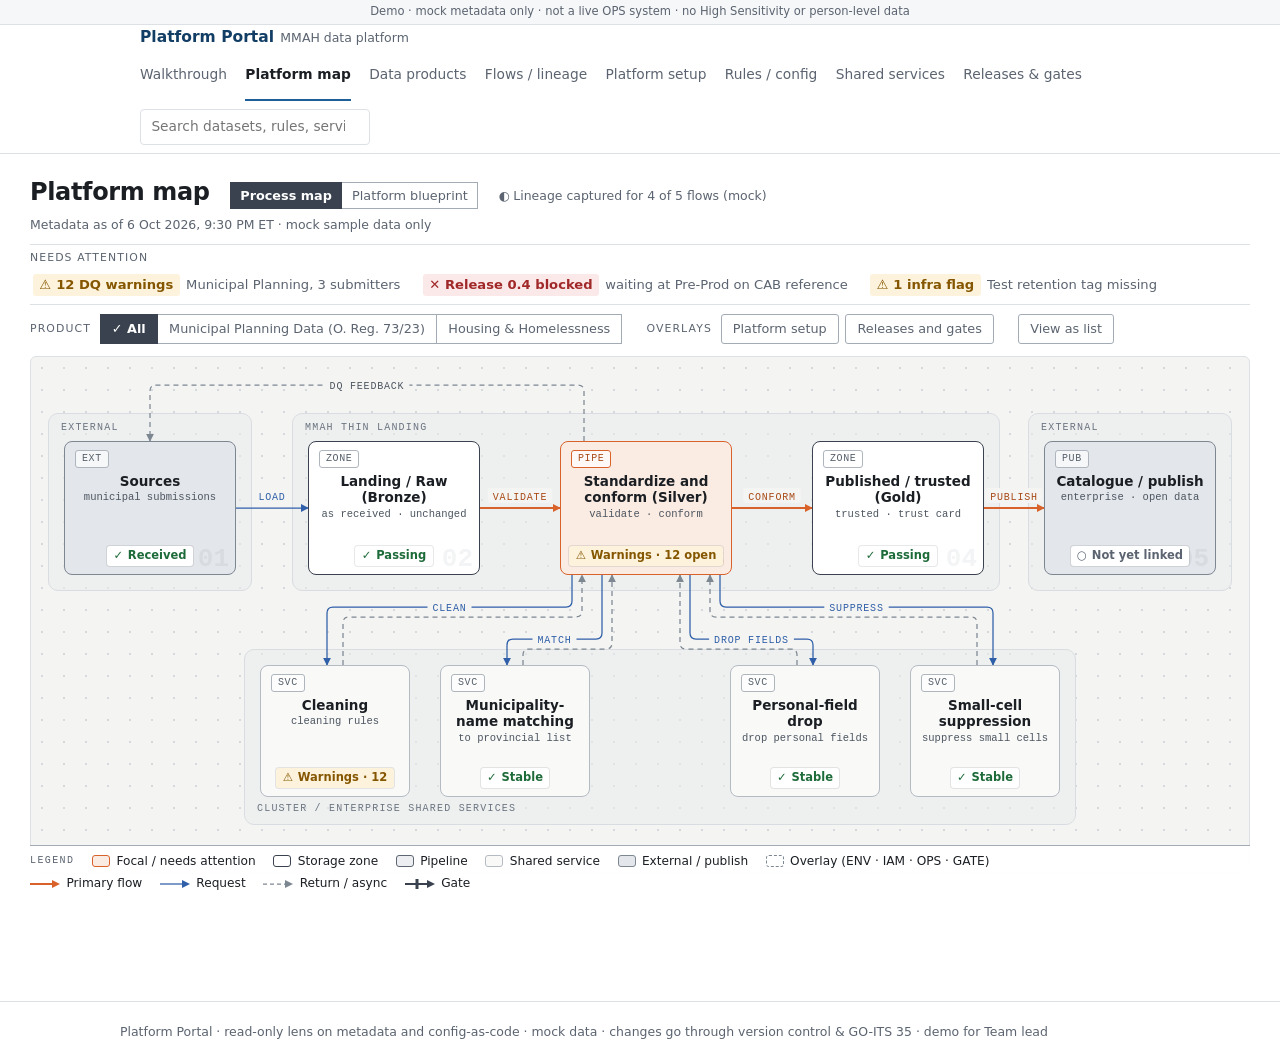
==== map.html @ dd61d08b "ADM walkthrough landing flow + blueprint update (as of 4 Nov 2026) - New plain-language click-throug" ====
<!DOCTYPE html>
<html lang="en">
<head>
  <meta charset="utf-8">
  <meta name="viewport" content="width=device-width, initial-scale=1">
  <link rel="icon" href="data:,">
  <title>Platform map · Platform Portal (demo)</title>
  <link rel="stylesheet" href="css/styles.css">
  <link rel="stylesheet" href="css/map.css">
</head>
<body>
  <a class="skip-link" href="#main">Skip to main content</a>
  <div class="demo-banner" role="status">Demo · mock metadata only · not a live OPS system · no High Sensitivity or person-level data</div>
  <header class="site-header">
    <div class="header-inner">
      <a class="brand" href="map.html">Platform Portal<span class="brand-sub">MMAH data platform</span></a>
      <nav aria-label="Primary">
        <ul class="nav-main">
          <li><a href="index.html">Walkthrough</a></li>
          <li><a href="map.html" aria-current="page">Platform map</a></li>
          <li><a href="pages/data-products.html">Data products</a></li>
          <li><a href="pages/flows.html">Flows / lineage</a></li>
          <li><a href="pages/platform-setup.html">Platform setup</a></li>
          <li><a href="pages/rules.html">Rules / config</a></li>
          <li><a href="pages/shared-services.html">Shared services</a></li>
          <li><a href="pages/releases.html">Releases &amp; gates</a></li>
        </ul>
      </nav>
      <div class="search-wrap">
        <label for="global-search" class="sr-only">Search catalog</label>
        <input id="global-search" type="search" placeholder="Search datasets, rules, services…" autocomplete="off" aria-controls="search-results">
        <div id="search-results" class="search-results" role="region" aria-live="polite" hidden></div>
      </div>
    </div>
  </header>

  <!-- Map state lives in the URL (MAP-10): map.html#node=silver&product=mpd&overlays=setup,releases&view=list
       Screenshot alias: map.html?panel=<node-id>&infra=1&release=1. Node ids are listed in js/map-data.js. -->
  <main id="main" class="main main-wide">
    <header class="map-header">
      <h1>Platform map</h1>
      <nav aria-label="Map views">
        <ul class="view-switch">
          <li><a href="map.html" aria-current="page">Process map</a></li>
          <li><a href="pages/blueprint.html">Platform blueprint</a></li>
        </ul>
      </nav>
      <span class="coverage"><span aria-hidden="true">◐</span> Lineage captured for 4 of 5 flows (mock)</span>
      <p class="as-of" data-as-of></p>
    </header>

    <div class="attn-line">
      <span class="attn-cap" id="attn-cap">Needs attention</span>
      <ul id="attn-items" class="attn-items" aria-labelledby="attn-cap"></ul>
    </div>

    <div class="map-toolbar">
      <div class="ctl-group" role="group" aria-labelledby="filter-cap">
        <span class="ctl-label" id="filter-cap">Product</span>
        <span class="seg">
          <button type="button" class="chip-btn" data-product="all" aria-pressed="true">All</button>
          <button type="button" class="chip-btn" data-product="mpd" aria-pressed="false">Municipal Planning Data (O. Reg. 73/23)</button>
          <button type="button" class="chip-btn" data-product="hh" aria-pressed="false">Housing &amp; Homelessness</button>
        </span>
      </div>
      <div class="ctl-group" role="group" aria-labelledby="overlay-cap">
        <span class="ctl-label" id="overlay-cap">Overlays</span>
        <button type="button" class="chip-btn solo" data-overlay="setup" aria-pressed="false">Platform setup</button>
        <button type="button" class="chip-btn solo" data-overlay="releases" aria-pressed="false">Releases and gates</button>
      </div>
      <div class="ctl-group">
        <button type="button" class="chip-btn solo" id="view-list-toggle" aria-pressed="false" aria-controls="map-list">View as list</button>
      </div>
    </div>

    <section class="map-section" aria-labelledby="map-h">
      <h2 id="map-h" class="sr-only">Platform process map</h2>
      <p class="map-scroll-hint"><span aria-hidden="true">↔</span> Scroll sideways to see the whole map</p>
      <div class="map-scroll" id="map-scroll">
        <div class="map-canvas" id="map-canvas" role="group" aria-label="Platform process map, flow order left to right">
          <noscript>
            <ol class="map-list">
              <li><a href="pages/flows.html#node-mpd-bronze">01 Sources → Landing / Raw (Bronze)</a> · ✓ Passing</li>
              <li><a href="pages/flows.html#node-mpd-clean">03 Standardize and conform (Silver)</a> · ⚠ Warnings · 12 open</li>
              <li><a href="pages/shared-services.html">03a–03d Shared services</a> · ✓ Stable</li>
              <li><a href="pages/data-products.html">04 Published / trusted (Gold)</a> · ✓ Passing</li>
              <li>05 Catalogue / publish · ○ Not yet linked</li>
            </ol>
          </noscript>
        </div>
      </div>
      <div id="map-list" hidden></div>

      <div class="map-legend">
        <span class="legend-cap" id="legend-cap">Legend</span>
        <ul class="legend-list" aria-labelledby="legend-cap">
          <li><span class="lg-box lg-focal" aria-hidden="true"></span>Focal / needs attention</li>
          <li><span class="lg-box lg-zone" aria-hidden="true"></span>Storage zone</li>
          <li><span class="lg-box lg-pipe" aria-hidden="true"></span>Pipeline</li>
          <li><span class="lg-box lg-svc" aria-hidden="true"></span>Shared service</li>
          <li><span class="lg-box lg-ext" aria-hidden="true"></span>External / publish</li>
          <li data-legend-overlay hidden><span class="lg-box lg-overlay" aria-hidden="true"></span>Overlay (ENV · IAM · OPS · GATE)</li>
        </ul>
        <ul class="legend-list" aria-label="Edge types">
          <li><svg class="lg-line lg-primary" viewBox="0 0 30 10" aria-hidden="true"><line x1="0" y1="5" x2="24" y2="5"/><path d="M22 1 L30 5 L22 9 z" fill="#d9622b"/></svg>Primary flow</li>
          <li><svg class="lg-line lg-request" viewBox="0 0 30 10" aria-hidden="true"><line x1="0" y1="5" x2="24" y2="5"/><path d="M22 1 L30 5 L22 9 z" fill="#2f5fa8"/></svg>Request</li>
          <li><svg class="lg-line lg-return" viewBox="0 0 30 10" aria-hidden="true"><line x1="0" y1="5" x2="24" y2="5"/><path d="M22 1 L30 5 L22 9 z" fill="#7d8792"/></svg>Return / async</li>
          <li><svg class="lg-line lg-gate" viewBox="0 0 30 10" aria-hidden="true"><line x1="0" y1="5" x2="24" y2="5"/><line x1="12" y1="0" x2="12" y2="10" style="stroke-width:3"/><path d="M22 1 L30 5 L22 9 z" fill="#39424e"/></svg>Gate</li>
        </ul>
      </div>
    </section>
  </main>

  <aside id="map-drawer" class="map-drawer" role="dialog" aria-modal="false" aria-labelledby="drawer-title" hidden inert>
    <div class="drawer-bar">
      <button type="button" class="drawer-close" aria-label="Close details"><span aria-hidden="true">✕</span> Close</button>
    </div>
    <div class="drawer-body"></div>
  </aside>

  <footer class="site-footer">
    <p>Platform Portal · read-only lens on metadata and config-as-code · mock data · changes go through version control &amp; GO-ITS 35 · demo for Team lead</p>
  </footer>
  <script src="js/data.js"></script>
  <script src="js/app.js"></script>
  <script src="js/map-data.js"></script>
  <script src="js/map-data-overlays.js"></script>
  <script src="js/map.js"></script>
  <script src="js/drawer.js"></script>
  <script src="js/map-drawer.js"></script>
</body>
</html>
---- css/styles.css ----
/* MMAH Platform Portal — demo styles
   Calm OPS look: flat surfaces, 1px borders, generous whitespace.
   Status is always icon + word, never colour alone. */

:root {
  --bg: #ffffff;
  --surface-2: #f6f7f9;
  --border: #dde1e6;
  --border-strong: #a3abb5;
  --text: #1b1f24;
  --muted: #5b6470;

  --accent: #1f5f99;
  --accent-dark: #123e66;
  --accent-light: #eaf1f8;

  --ok: #1e6b3a;
  --warn: #855600;
  --warn-bg: #fdf3dc;
  --fail: #a12828;
  --fail-bg: #fbe9e9;
  --info: #1f5f99;
  --neutral: #5b6470;

  --lane-bronze: #fbf7ef;
  --lane-silver: #f5f6f8;
  --lane-gold: #fbf9ec;

  --radius: 4px;
  --font: "Segoe UI", system-ui, -apple-system, "Helvetica Neue", Arial, sans-serif;
  --font-mono: ui-monospace, "Cascadia Code", Consolas, monospace;
  --max: 1040px;
}

*, *::before, *::after { box-sizing: border-box; }

@media (prefers-reduced-motion: no-preference) { html { scroll-behavior: smooth; } }
[id] { scroll-margin-top: 5rem; }

body {
  margin: 0;
  font-family: var(--font);
  font-size: 15.5px;
  line-height: 1.55;
  color: var(--text);
  background: var(--bg);
  min-height: 100vh;
  display: flex;
  flex-direction: column;
}

a { color: var(--accent); text-underline-offset: 2px; }
a:hover { color: var(--accent-dark); }
:focus-visible { outline: 3px solid var(--accent); outline-offset: 2px; }

.skip-link {
  position: absolute;
  left: -9999px;
  top: 0.5rem;
  background: var(--accent-dark);
  color: #fff;
  padding: 0.5rem 1rem;
  z-index: 1000;
}
.skip-link:focus { left: 0.5rem; }

.sr-only {
  position: absolute; width: 1px; height: 1px;
  padding: 0; margin: -1px; overflow: hidden;
  clip: rect(0,0,0,0); white-space: nowrap; border: 0;
}

/* ---- Chrome ---- */
.demo-banner {
  background: var(--surface-2);
  color: var(--muted);
  text-align: center;
  padding: 0.2rem 1rem;
  font-size: 0.72rem;
  border-bottom: 1px solid var(--border);
}

.site-header {
  background: #fff;
  border-bottom: 1px solid var(--border);
  position: sticky;
  top: 0;
  z-index: 100;
}
.header-inner {
  max-width: var(--max);
  margin: 0 auto;
  padding: 0 1.25rem;
  display: flex;
  align-items: center;
  flex-wrap: wrap;
  gap: 0 1.75rem;
}
.brand {
  color: var(--accent-dark);
  text-decoration: none;
  font-weight: 700;
  white-space: nowrap;
}
.brand-sub {
  margin-left: 0.4rem;
  font-weight: 400;
  font-size: 0.78rem;
  color: var(--muted);
}

.nav-main {
  display: flex;
  flex-wrap: wrap;
  gap: 0 1.15rem;
  flex: 1;
  list-style: none;
  margin: 0;
  padding: 0;
}
.nav-main a {
  display: block;
  padding: 0.95rem 0 0.8rem;
  border-bottom: 2px solid transparent;
  color: var(--muted);
  text-decoration: none;
  font-size: 0.86rem;
}
.nav-main a:hover { color: var(--text); }
.nav-main a[aria-current="page"] {
  color: var(--text);
  font-weight: 600;
  border-bottom-color: var(--accent);
}

.search-wrap {
  position: relative;
  flex: 0 1 230px;
  padding: 0.5rem 0;
}
.search-wrap input {
  width: 100%;
  padding: 0.4rem 0.65rem;
  border: 1px solid var(--border);
  border-radius: var(--radius);
  font: inherit;
  font-size: 0.86rem;
}
.search-results {
  display: none;
  position: absolute;
  top: calc(100% - 0.25rem);
  right: 0;
  width: max(100%, 300px);
  background: #fff;
  border: 1px solid var(--border-strong);
  border-radius: var(--radius);
  max-height: 400px;
  overflow-y: auto;
  z-index: 200;
}
.search-results.open { display: block; }
.search-results ul { margin: 0; padding: 0.25rem 0; list-style: none; }
.search-results a {
  display: block;
  padding: 0.5rem 0.85rem;
  color: var(--text);
  text-decoration: none;
  font-size: 0.88rem;
}
.search-results a:hover, .search-results a:focus { background: var(--accent-light); }
.search-results .meta { display: block; font-family: var(--font-mono); font-size: 0.72rem; color: var(--muted); }
.search-results .type-tag { font-size: 0.68rem; text-transform: uppercase; letter-spacing: 0.04em; color: var(--muted); margin-right: 0.4rem; }
.search-results a.map-link { padding: 0 0.85rem 0.45rem; margin-top: -0.35rem; font-size: 0.76rem; color: var(--accent); }
.search-results .empty { padding: 0.85rem; margin: 0; color: var(--muted); font-size: 0.88rem; }

.site-footer {
  border-top: 1px solid var(--border);
  color: var(--muted);
  font-size: 0.78rem;
  padding: 1.25rem;
  margin-top: auto;
}
.site-footer p { max-width: var(--max); margin: 0 auto; }

/* ---- Page layout ---- */
.main {
  flex: 1;
  max-width: var(--max);
  width: 100%;
  margin: 0 auto;
  padding: 2.75rem 1.25rem 4rem;
}
.page-header { margin-bottom: 3rem; }
.page-header h1 {
  margin: 0 0 0.4rem;
  font-size: 1.7rem;
  line-height: 1.25;
  letter-spacing: -0.015em;
}
.page-lede { margin: 0; color: var(--muted); max-width: 62ch; }
.as-of { margin: 0.6rem 0 0; font-size: 0.78rem; color: var(--muted); }

.breadcrumb { font-size: 0.8rem; color: var(--muted); margin-bottom: 1rem; }
.breadcrumb ol { list-style: none; margin: 0; padding: 0; display: flex; flex-wrap: wrap; gap: 0.35rem; }
.breadcrumb li:not(:last-child)::after { content: "›"; margin-left: 0.35rem; }

.section { margin-bottom: 3.5rem; }
.section > h2, .entry h2 {
  margin: 0 0 1rem;
  font-size: 1.1rem;
  display: flex;
  flex-wrap: wrap;
  align-items: center;
  gap: 0.35rem 0.75rem;
}
.subhead {
  margin: 0 0 0.5rem;
  font-size: 0.75rem;
  text-transform: uppercase;
  letter-spacing: 0.05em;
  color: var(--muted);
}

.muted { color: var(--muted); font-size: 0.88rem; }
.mono { font-family: var(--font-mono); font-size: 0.82em; }
.mb-0 { margin-bottom: 0; }

.meta-line {
  display: flex;
  flex-wrap: wrap;
  align-items: center;
  gap: 0.35rem 0.75rem;
  margin: 0.75rem 0;
}
.sep { color: var(--border-strong); }

.note {
  color: var(--muted);
  font-size: 0.88rem;
  border-left: 2px solid var(--border);
  padding-left: 0.85rem;
  margin: 1.5rem 0 0;
}

.defined-in {
  font-family: var(--font-mono);
  font-size: 0.76rem;
  background: var(--surface-2);
  padding: 0.1rem 0.35rem;
  border-radius: 3px;
  word-break: break-all;
}

/* ---- Status & tags ---- */
.status {
  display: inline-flex;
  align-items: center;
  gap: 0.3rem;
  font-size: 0.82rem;
  font-weight: 600;
  white-space: nowrap;
  border-radius: 3px;
}
.status-ok { color: var(--ok); }
.status-info { color: var(--info); }
.status-neutral { color: var(--neutral); }
.status-warn, .status-fail { padding: 0.05rem 0.4rem; }
.status-warn { color: var(--warn); background: var(--warn-bg); }
.status-fail { color: var(--fail); background: var(--fail-bg); }

/* Tag chip: same mono chip as the home process map (css/map.css .map-tag) */
.tag {
  display: inline-block;
  font-family: var(--font-mono);
  font-size: 0.68rem;
  font-weight: 400;
  text-transform: uppercase;
  letter-spacing: 0.06em;
  padding: 0.1rem 0.4rem;
  border: 1px solid #aeb5bd;
  border-radius: 3px;
  color: #56606b;
}

/* ---- Tables ---- */
.table-wrap { overflow-x: auto; }
table.data { width: 100%; border-collapse: collapse; font-size: 0.88rem; }
table.data th, table.data td {
  padding: 0.65rem 0.75rem 0.65rem 0;
  text-align: left;
  vertical-align: top;
  border-bottom: 1px solid var(--border);
}
table.data th {
  font-size: 0.72rem;
  font-weight: 600;
  text-transform: uppercase;
  letter-spacing: 0.04em;
  color: var(--muted);
  white-space: nowrap;
}
table.data tbody th { text-transform: none; letter-spacing: 0; font-size: 0.88rem; color: var(--text); }
table.data td.flagged { background: var(--warn-bg); }

/* ---- Entries (rules, services, products) ---- */
.entry { padding: 1.75rem 0; border-top: 1px solid var(--border); }
.entry:last-child { border-bottom: 1px solid var(--border); }
.entry h2 { margin-bottom: 0.5rem; }
.entry p { margin: 0.4rem 0; }

.facts {
  display: grid;
  grid-template-columns: repeat(auto-fit, minmax(150px, 1fr));
  gap: 0.75rem 1.25rem;
  margin: 0.85rem 0;
}
.facts dt { font-size: 0.7rem; text-transform: uppercase; letter-spacing: 0.04em; color: var(--muted); }
.facts dd { margin: 0; font-size: 0.9rem; }

/* The trust card is the one real card in the portal */
.card {
  border: 1px solid var(--border);
  border-radius: var(--radius);
  padding: 1.25rem 1.4rem;
}
.card h2 { margin: 0 0 0.75rem; font-size: 1.05rem; }

.bilingual { display: grid; gap: 0.3rem; margin: 0.6rem 0; }
.bilingual .lang { font-size: 0.7rem; font-weight: 700; color: var(--accent); margin-right: 0.35rem; }

/* ---- Tabs ---- */
.tabs {
  display: flex;
  flex-wrap: wrap;
  gap: 1.5rem;
  list-style: none;
  margin: 0 0 2rem;
  padding: 0;
  border-bottom: 1px solid var(--border);
}
.tabs button {
  appearance: none;
  background: none;
  border: none;
  border-bottom: 2px solid transparent;
  margin-bottom: -1px;
  padding: 0.5rem 0;
  font: inherit;
  font-size: 0.9rem;
  color: var(--muted);
  cursor: pointer;
}
.tabs button:hover { color: var(--text); }
.tabs button[aria-selected="true"] { color: var(--text); font-weight: 600; border-bottom-color: var(--accent); }

/* ---- Flows / lineage ---- */
.flow-toolbar {
  display: flex;
  flex-wrap: wrap;
  justify-content: space-between;
  align-items: center;
  gap: 0.75rem;
  margin-bottom: 2rem;
}
.view-toggle {
  appearance: none;
  font: inherit;
  font-size: 0.82rem;
  padding: 0.25rem 0.75rem;
  border: 1px solid var(--border);
  background: #fff;
  color: var(--muted);
  cursor: pointer;
}
.view-toggle + .view-toggle { margin-left: -1px; }
.view-toggle[aria-pressed="true"] { background: var(--accent-light); color: var(--accent-dark); border-color: var(--accent); font-weight: 600; position: relative; }

.swimlane { display: grid; grid-template-columns: repeat(3, 1fr); gap: 0.75rem; }
.lane { padding: 0.85rem; border-radius: var(--radius); }
.lane-bronze { background: var(--lane-bronze); }
.lane-silver { background: var(--lane-silver); }
.lane-gold { background: var(--lane-gold); }
.lane-header { margin-bottom: 0.75rem; }
.lane-header p { margin: 0; }
.lane-header .plain { font-weight: 600; font-size: 0.88rem; }
.lane-header .alias { font-size: 0.72rem; text-transform: uppercase; letter-spacing: 0.04em; color: var(--muted); }
.lane-body { display: flex; flex-direction: column; gap: 0.5rem; }

.node {
  width: 100%;
  text-align: left;
  font: inherit;
  color: inherit;
  background: #fff;
  border: 1px solid var(--border);
  border-radius: var(--radius);
  padding: 0.65rem 0.75rem;
  cursor: pointer;
}
.node:hover { border-color: var(--border-strong); }
.node.warning { border-color: #d9b25c; }
.node.selected { border-color: var(--accent); box-shadow: inset 0 0 0 1px var(--accent); }
.node-name, .node-tech { display: block; }
.node-name { font-weight: 600; font-size: 0.88rem; line-height: 1.3; }
.node-tech { font-family: var(--font-mono); font-size: 0.68rem; color: var(--muted); word-break: break-all; margin-top: 0.2rem; }
.node-meta { display: flex; flex-wrap: wrap; gap: 0.4rem; align-items: center; margin-top: 0.45rem; }

.edge-hint { margin: 0; font-size: 0.75rem; color: var(--muted); }

.detail-panel {
  margin-top: 1.5rem;
  padding: 1rem 1.25rem;
  border: 1px solid var(--accent);
  border-radius: var(--radius);
}
.detail-panel h3 { margin: 0 0 0.4rem; font-size: 1rem; }
.detail-panel p { margin: 0.35rem 0; }

/* ---- Releases ---- */
.promo-board { display: grid; grid-template-columns: repeat(4, 1fr); gap: 1.25rem; }
.promo-col { border-top: 2px solid var(--border); padding-top: 0.6rem; }
.promo-col.current { border-top-color: var(--accent); }
.promo-col h3 { margin: 0 0 0.6rem; }
.promo-item p { margin: 0.15rem 0; }
.promo-item .rel { font-weight: 600; }

.gate-list { list-style: none; margin: 0; padding: 0; border-top: 1px solid var(--border); }
.gate-list li {
  display: grid;
  grid-template-columns: 9.5rem 1fr;
  gap: 0.25rem 1rem;
  padding: 0.75rem 0;
  border-bottom: 1px solid var(--border);
  font-size: 0.9rem;
}
.gate-list .status { justify-self: start; }
.gate-list li.gate-blocking { box-shadow: inset 2px 0 0 var(--fail); padding-left: 0.75rem; }
.gate-list li.gate-undefined .status { font-style: italic; }

/* ---- Responsive ---- */
@media (max-width: 900px) {
  .swimlane { grid-template-columns: 1fr; }
  .promo-board { grid-template-columns: repeat(2, 1fr); }
}
@media (max-width: 700px) {
  .header-inner { padding: 0 0.9rem; }
  .nav-main { order: 3; width: 100%; }
  .nav-main a { padding: 0.5rem 0; }
  .search-wrap { flex: 1 1 100%; order: 2; padding-top: 0; }
  .main { padding: 1.75rem 0.9rem 3rem; }
  .page-header h1 { font-size: 1.4rem; }
  .gate-list li { grid-template-columns: 1fr; }
  .promo-board { grid-template-columns: 1fr; }
}

/* ---- Flow page: ELT stage bands (D12 / FLW-1..5) ---- */
.stage-bands { display: grid; grid-template-columns: 1fr 1fr 1.6fr; gap: 0.75rem; }
.stage-band { padding: 0.85rem; border-radius: var(--radius); background: var(--lane-silver); }
.stage-extract { background: #eef4f8; } .stage-load { background: var(--lane-bronze); } .stage-transform { background: var(--lane-gold); }
.stage-head h2 { margin: 0 0 0.25rem; font-size: 1.05rem; }
.stage-step { display: inline-block; min-width: 1.4em; text-align: center; border-radius: 50%; background: var(--accent); color: #fff; font-size: 0.8rem; }
.stage-head p { margin: 0.2rem 0; font-size: 0.82rem; }
.stage-question { font-style: italic; }
.stage-nodes { color: var(--muted); }
.stage-fields { font-size: 0.8rem; margin: 0.6rem 0; }
.stage-fields dt { font-weight: 600; margin-top: 0.35rem; }
.stage-fields dd { margin: 0; }
.rule-list { margin: 0; padding-left: 1rem; }
.node.upstream { box-shadow: inset 3px 0 0 #2b7bb9; } .node.downstream { box-shadow: inset 3px 0 0 #d9622b; }
@media (max-width: 900px) { .stage-bands { grid-template-columns: 1fr; } }
---- css/map.css ----
/* Home process map. Style after the visual reference (PRD A4.1): dot grid, neutral greys,
   one orange focal accent, quiet blue for request edges. Status is always icon + word. */
:root {
  --map-bg: #f4f4f3;
  --map-dot: #d5d8dc;
  --map-ink: #39424e;
  --map-line: #7d8792;
  --focal: #d9622b;
  --focal-fill: #fbece3;
  --focal-text: #a84a17;
  --request: #2f5fa8;
}

.main-wide { max-width: 1260px; padding-top: 1.25rem; }
.map-header { margin-bottom: 0.6rem; display: flex; flex-wrap: wrap; align-items: baseline; gap: 0.25rem 1.25rem; }
.map-header h1 { margin: 0; font-size: 1.5rem; letter-spacing: -0.015em; }
.map-header .as-of { margin: 0; flex-basis: 100%; }

/* View switcher: Process map · Platform blueprint (aria-current on the active view) */
.view-switch { display: flex; gap: 0; list-style: none; margin: 0; padding: 0; font-size: 0.8rem; }
.view-switch li + li { margin-left: -1px; }
.view-switch a { display: block; padding: 0.15rem 0.6rem; border: 1px solid var(--border-strong); color: var(--muted); text-decoration: none; background: #fff; }
.view-switch a:hover { color: var(--text); }
.view-switch a[aria-current="page"] { color: #fff; font-weight: 600; border-color: var(--map-ink); background: var(--map-ink); position: relative; }

.coverage { font-size: 0.78rem; color: var(--muted); }

/* One thin needs-attention line */
.attn-line {
  display: flex; flex-wrap: wrap; align-items: center; gap: 0.35rem 1rem;
  margin: 0 0 0.6rem; padding: 0.35rem 0; border-top: 1px solid var(--border); border-bottom: 1px solid var(--border);
  font-size: 0.82rem;
}
.attn-line .attn-cap { font-size: 0.68rem; letter-spacing: 0.1em; text-transform: uppercase; color: var(--muted); }
.attn-items { display: flex; flex-wrap: wrap; gap: 0.25rem 1rem; list-style: none; margin: 0; padding: 0; }
.attn-btn {
  appearance: none; background: none; border: 0; padding: 0.1rem 0.2rem; font: inherit; color: var(--text);
  cursor: pointer; display: inline-flex; align-items: center; gap: 0.4rem; border-radius: 3px;
}
.attn-btn:hover .attn-text { text-decoration: underline; }
.attn-text { color: var(--muted); }

/* Toolbar: product filter, overlays, list view */
.map-toolbar { display: flex; flex-wrap: wrap; align-items: center; gap: 0.6rem 1.5rem; margin-bottom: 0.75rem; }
.ctl-group { display: flex; flex-wrap: wrap; align-items: center; gap: 0.4rem; }
.ctl-label { font-size: 0.68rem; letter-spacing: 0.1em; text-transform: uppercase; color: var(--muted); margin-right: 0.15rem; }
.seg { display: inline-flex; flex-wrap: wrap; }
.seg .chip-btn + .chip-btn { margin-left: -1px; }
.chip-btn {
  appearance: none; font: inherit; font-size: 0.8rem; padding: 0.25rem 0.7rem;
  border: 1px solid var(--border-strong); background: #fff; color: var(--muted); cursor: pointer;
}
.chip-btn:hover { color: var(--text); }
.chip-btn[aria-pressed="true"] { background: var(--map-ink); border-color: var(--map-ink); color: #fff; font-weight: 600; position: relative; }
.chip-btn[aria-pressed="true"]::before { content: "✓ "; }
.chip-btn:focus-visible { z-index: 1; position: relative; }
.ctl-group .chip-btn.solo { border-radius: 3px; }

/* Map section: canvas scrolls sideways inside its wrapper on narrow screens */
.map-section { position: relative; }
.map-scroll {
  overflow-x: auto; border: 1px solid var(--border); border-radius: 6px;
  background-color: var(--map-bg);
  background-image: radial-gradient(var(--map-dot) 1px, transparent 1.2px);
  background-size: 22px 22px;
}
.map-scroll-hint { display: none; font-size: 0.75rem; color: var(--muted); margin: 0 0 0.35rem; }
.map-canvas { position: relative; margin: 0 auto; }
.map-edges { position: absolute; left: 0; top: 0; pointer-events: none; overflow: visible; }

.map-container {
  position: absolute; border: 1px solid #d9dce0; border-radius: 10px; background: rgba(233, 235, 237, 0.55);
}
.map-container-cap {
  position: absolute; left: 12px; top: 6px;
  font-family: var(--font-mono); font-size: 10px; letter-spacing: 0.12em; text-transform: uppercase; color: #6b7480;
}
.map-container.cap-bottom .map-container-cap { top: auto; bottom: 7px; }

/* Nodes: tag chip, title, one-line subtitle, status badge; faint step number */
.map-node {
  position: absolute; display: flex; flex-direction: column; align-items: center; justify-content: flex-start; gap: 2px;
  padding: 8px 10px 8px; text-align: center; font: inherit; color: var(--text); cursor: pointer;
  border: 1px solid var(--map-line); border-radius: 8px; background: #fff; overflow: hidden;
}
.map-node:hover { box-shadow: 0 1px 4px rgba(30, 40, 50, 0.18); }
/* A node scrolled into view (drawer open, permalink) clears the sticky header and the pinned legend */
.map-node { scroll-margin: 110px 24px 96px; }
.map-node:focus-visible { outline: 3px solid var(--accent); outline-offset: 3px; }
.map-tag {
  font-family: var(--font-mono); font-size: 10px; letter-spacing: 0.06em; line-height: 1;
  padding: 3px 6px; border: 1px solid #aeb5bd; border-radius: 3px; color: #56606b; background: rgba(255, 255, 255, 0.7);
}
/* Tag chip has its own row so it never collides with a two-line title */
.map-node .map-tag { align-self: flex-start; margin-bottom: 3px; flex: none; }
.map-title { font-weight: 700; font-size: 13.5px; line-height: 1.22; position: relative; z-index: 1; }
.map-sub { font-family: var(--font-mono); font-size: 10.5px; line-height: 1.3; color: #4c5560; position: relative; z-index: 1; }
.map-status { margin-top: auto; padding-top: 3px; position: relative; z-index: 1; }
/* Solid badge so the faint step number never shows through it */
.map-status .status { font-size: 11.5px; background: #fff; padding: 0.05rem 0.4rem; box-shadow: 0 0 0 1px rgba(57, 66, 78, 0.12); }
.map-status .status-warn { background: var(--warn-bg); }
.map-status .status-fail { background: var(--fail-bg); }
.map-step {
  position: absolute; right: 6px; bottom: 2px; z-index: 0; font-family: var(--font-mono); font-size: 26px; font-weight: 700;
  color: rgba(57, 66, 78, 0.06); line-height: 1; pointer-events: none;
}

.kind-zone { background: #fff; border-color: var(--map-ink); }
.kind-pipe { background: #eceef1; border-color: #5d6672; }
.kind-svc { background: #f9f9f8; border-color: #b4bbc3; }
.kind-ext { background: #e3e6ea; border-color: #7d8792; }
.kind-overlay { background: #fff; border: 1px dashed #6b7480; }
.kind-gate { background: #fff; border: 1.5px solid var(--map-ink); border-radius: 4px; }

.map-node.is-focal { background: var(--focal-fill); border-color: var(--focal); }
.map-node.is-focal .map-tag { color: var(--focal-text); border-color: var(--focal); }
.map-node.is-focal .map-step { color: rgba(217, 98, 43, 0.16); }
.map-node.is-selected { box-shadow: 0 0 0 2px var(--focal); }
.map-node.is-dim, .edge.is-dim, .map-list-item.is-dim { opacity: 0.4; }

/* Edges */
.edge path { fill: none; stroke-width: 1.5; }
.edge-primary path { stroke: var(--focal); stroke-width: 2; }
.edge-request path { stroke: var(--request); stroke-width: 1.25; }
.edge-return path { stroke: var(--map-line); stroke-width: 1.25; stroke-dasharray: 5 4; }
.edge-gate path { stroke: var(--map-ink); stroke-width: 1.75; }
.edge-applies path { stroke: var(--map-line); stroke-width: 1; stroke-dasharray: 4 3; }
.applies-outline { fill: none; stroke: var(--map-line); stroke-width: 1; stroke-dasharray: 4 3; }
.marker-applies path { fill: var(--map-line); }
.edge-applies .edge-label { fill: var(--muted, #4c5560); }
.gate-bar { stroke: var(--map-ink); stroke-width: 3; }
.marker-primary path { fill: var(--focal); }
.marker-request path { fill: var(--request); }
.marker-return path { fill: var(--map-line); }
.marker-gate path { fill: var(--map-ink); }
.edge-label-bg { fill: var(--map-bg); }
.edge-label { font-family: var(--font-mono); font-size: 10px; letter-spacing: 0.08em; fill: #4c5560; }
.edge-primary .edge-label { fill: var(--focal-text); }
.edge-request .edge-label { fill: var(--request); }

/* Legend: pinned to the bottom of the viewport while the map is on screen */
.map-legend {
  position: sticky; bottom: 0; z-index: 5; background: rgba(255, 255, 255, 0.97);
  border-top: 1px solid var(--border-strong); margin-top: 0.5rem; padding: 0.35rem 0 0.4rem;
  display: flex; flex-wrap: wrap; align-items: center; gap: 0.25rem 1.1rem; font-size: 0.76rem;
}
.legend-cap { font-family: var(--font-mono); font-size: 10px; letter-spacing: 0.14em; text-transform: uppercase; color: var(--muted); }
.legend-list { display: flex; flex-wrap: wrap; gap: 0.3rem 1.1rem; list-style: none; margin: 0; padding: 0; }
.legend-list li { display: inline-flex; align-items: center; gap: 0.4rem; }
.lg-box { width: 18px; height: 12px; border-radius: 3px; border: 1px solid var(--map-line); display: inline-block; }
.lg-focal { background: var(--focal-fill); border-color: var(--focal); }
.lg-zone { background: #fff; border-color: var(--map-ink); }
.lg-pipe { background: #eceef1; border-color: #5d6672; }
.lg-svc { background: #f9f9f8; border-color: #b4bbc3; }
.lg-ext { background: #e3e6ea; }
.lg-overlay { background: #fff; border-style: dashed; }
.lg-line { width: 30px; height: 10px; display: inline-block; }
.lg-line line { stroke-width: 2; }
.lg-primary line { stroke: var(--focal); }
.lg-request line { stroke: var(--request); stroke-width: 1.25; }
.lg-return line { stroke: var(--map-line); stroke-dasharray: 4 3; stroke-width: 1.25; }
.lg-gate line { stroke: var(--map-ink); }

/* List alternative */
.map-list { margin: 0; padding: 0 0 0 1.5rem; }
.map-list-item { padding: 0.55rem 0; border-bottom: 1px solid var(--border); }
.map-list-item p { margin: 0.15rem 0 0; }
.map-list-btn {
  appearance: none; background: none; border: 0; padding: 0; font: inherit; font-weight: 600; color: var(--accent);
  cursor: pointer; text-align: left; text-decoration: underline; text-underline-offset: 2px;
}
.map-list-step { font-family: var(--font-mono); font-size: 0.78rem; color: var(--muted); }

/* Side drawer: non-modal dialog sliding in from the right */
.map-drawer {
  position: fixed; top: 0; right: 0; bottom: 0; z-index: 300; width: min(420px, 100vw);
  background: #fff; border-left: 1px solid var(--border-strong); box-shadow: -6px 0 18px rgba(30, 40, 50, 0.12);
  display: flex; flex-direction: column; transform: translateX(100%); transition: transform 0.22s ease-out;
}
.map-drawer.is-open { transform: none; }
/* A closed drawer must leave the Tab order: author display:flex above overrides the UA [hidden] rule. */
.map-drawer[hidden] { display: none; }
.drawer-bar { display: flex; justify-content: flex-end; padding: 0.5rem 0.75rem 0; }
.drawer-close {
  appearance: none; font: inherit; font-size: 0.82rem; padding: 0.25rem 0.65rem; cursor: pointer;
  border: 1px solid var(--border-strong); border-radius: 3px; background: #fff; color: var(--text);
}
.drawer-body { overflow-y: auto; padding: 0 1.25rem 1.5rem; font-size: 0.88rem; }
.drawer-head { padding-bottom: 0.75rem; border-bottom: 1px solid var(--border); }
.drawer-head h2 { margin: 0.35rem 0 0.1rem; font-size: 1.15rem; line-height: 1.3; }
.drawer-head h2:focus { outline: none; }
.drawer-head h2:focus-visible { outline: 3px solid var(--accent); outline-offset: 2px; }
.drawer-type { display: inline; margin: 0 0 0 0.5rem; font-size: 0.75rem; color: var(--muted); }
.drawer-sub { margin: 0; font-family: var(--font-mono); font-size: 0.78rem; color: var(--muted); }
.drawer-sec { padding: 0.65rem 0; border-bottom: 1px solid var(--border); }
.drawer-sec h3 { margin: 0 0 0.3rem; font-size: 0.68rem; letter-spacing: 0.1em; text-transform: uppercase; color: var(--muted); }
.drawer-sec p { margin: 0.2rem 0; }
.drawer-h4 { margin: 0.2rem 0; font-size: 0.8rem; }
.drawer-note, .drawer-asof, .drawer-how { color: var(--muted); font-size: 0.8rem; }
.drawer-empty { color: var(--muted); font-style: italic; }
.drawer-list, .drawer-links, .drawer-rel, .drawer-counts { list-style: none; margin: 0; padding: 0; }
.drawer-list li, .drawer-rel li { padding: 0.25rem 0; }
.drawer-links li { padding: 0.12rem 0; }
.drawer-counts { display: grid; grid-template-columns: 1fr 1fr; gap: 0.25rem 0.75rem; }
.drawer-goto {
  appearance: none; background: none; border: 0; padding: 0; font: inherit; color: var(--accent);
  cursor: pointer; text-decoration: underline; text-underline-offset: 2px; text-align: left;
}
.drawer-nolink { color: var(--muted); }

@media (prefers-reduced-motion: reduce) {
  .map-drawer { transition: none; }
}
@media (max-width: 1275px) {
  .map-scroll-hint { display: block; }
}
@media (max-width: 700px) {
  .map-header h1 { font-size: 1.3rem; }
  .map-legend { gap: 0.25rem 0.75rem; font-size: 0.72rem; }
}
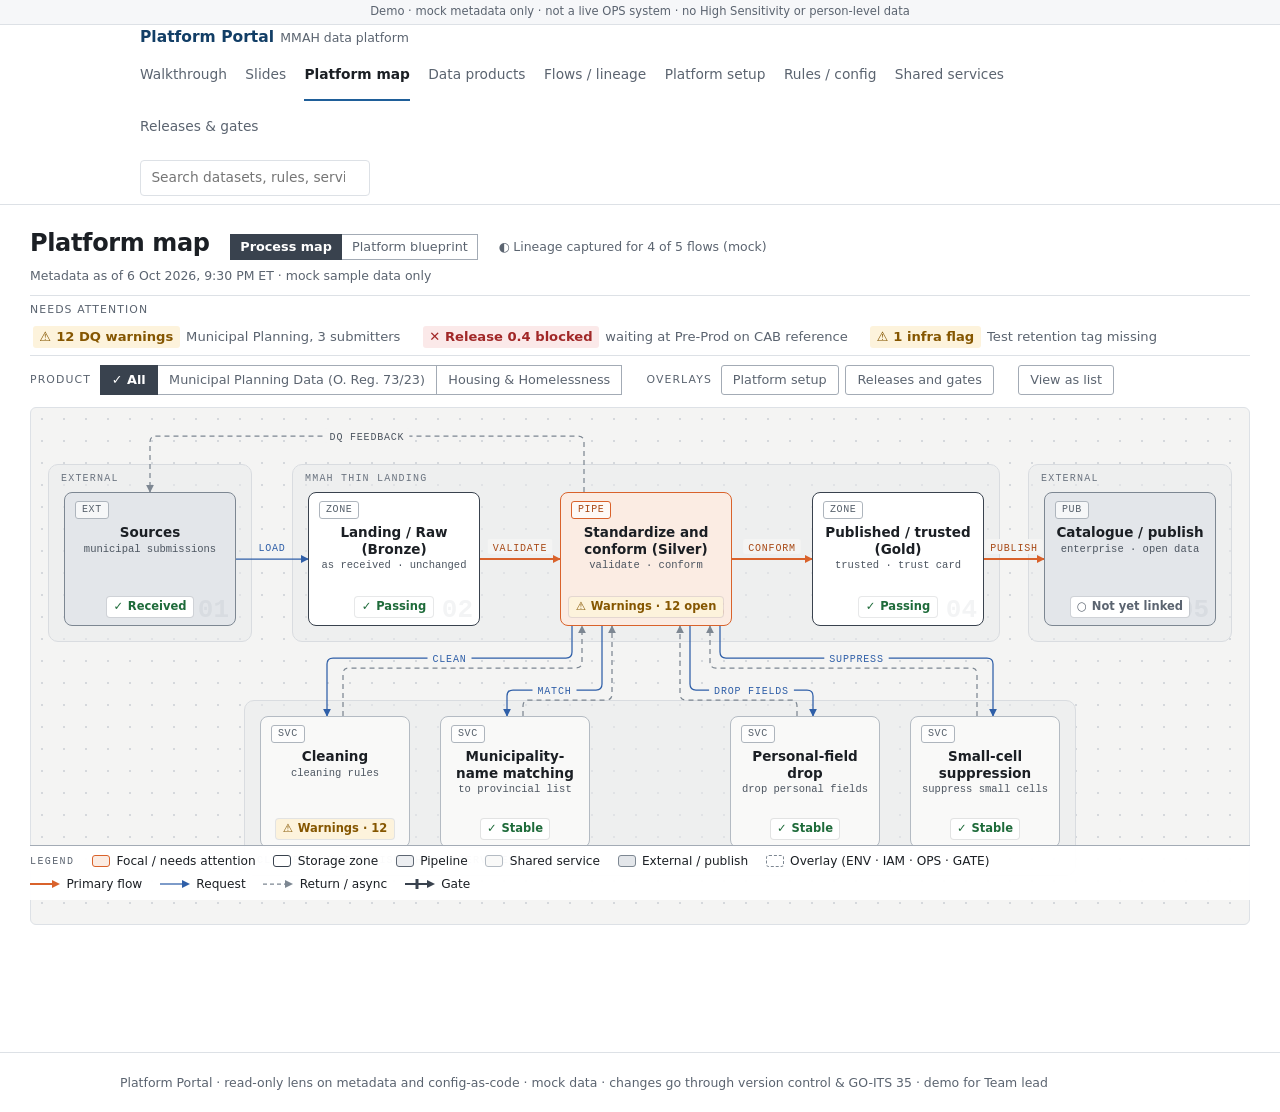
==== commit 9602cbf9: "Site in slides: decks for every engineer page on shared slide engine" ====
--- a/map.html
+++ b/map.html
@@ -17,6 +17,7 @@
       <nav aria-label="Primary">
         <ul class="nav-main">
           <li><a href="index.html">Walkthrough</a></li>
+          <li><a href="slides.html">Slides</a></li>
           <li><a href="map.html" aria-current="page">Platform map</a></li>
           <li><a href="pages/data-products.html">Data products</a></li>
           <li><a href="pages/flows.html">Flows / lineage</a></li>
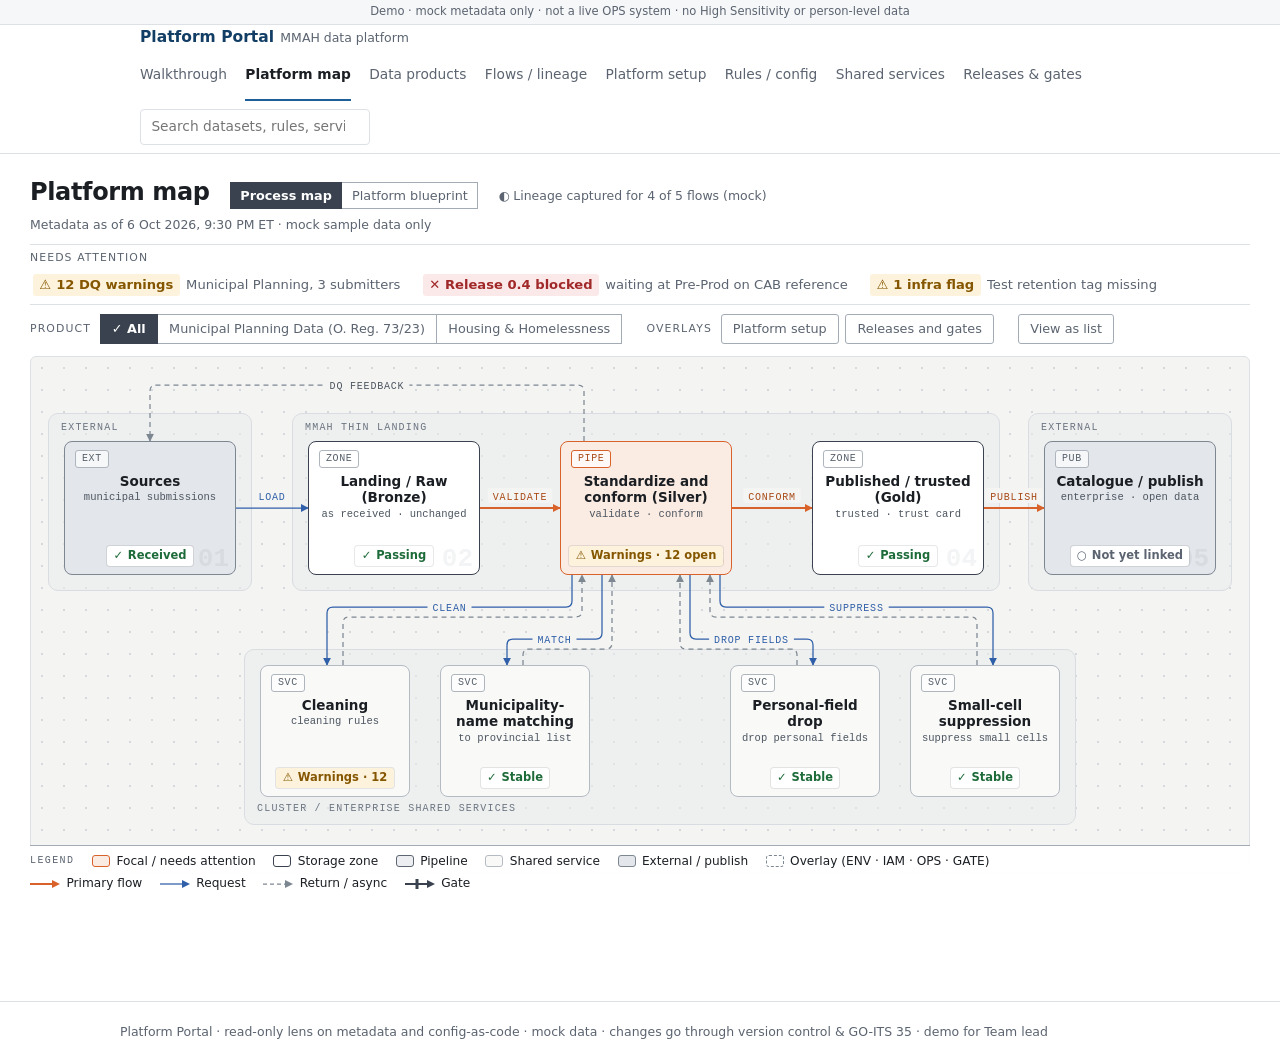
==== commit 7930f21d: "Revert "Merge pull request #6 from yangg1224/adm-slides" This reverts commit 1dfd81d26ae749abed88918" ====
--- a/map.html
+++ b/map.html
@@ -17,7 +17,6 @@
       <nav aria-label="Primary">
         <ul class="nav-main">
           <li><a href="index.html">Walkthrough</a></li>
-          <li><a href="slides.html">Slides</a></li>
           <li><a href="map.html" aria-current="page">Platform map</a></li>
           <li><a href="pages/data-products.html">Data products</a></li>
           <li><a href="pages/flows.html">Flows / lineage</a></li>
